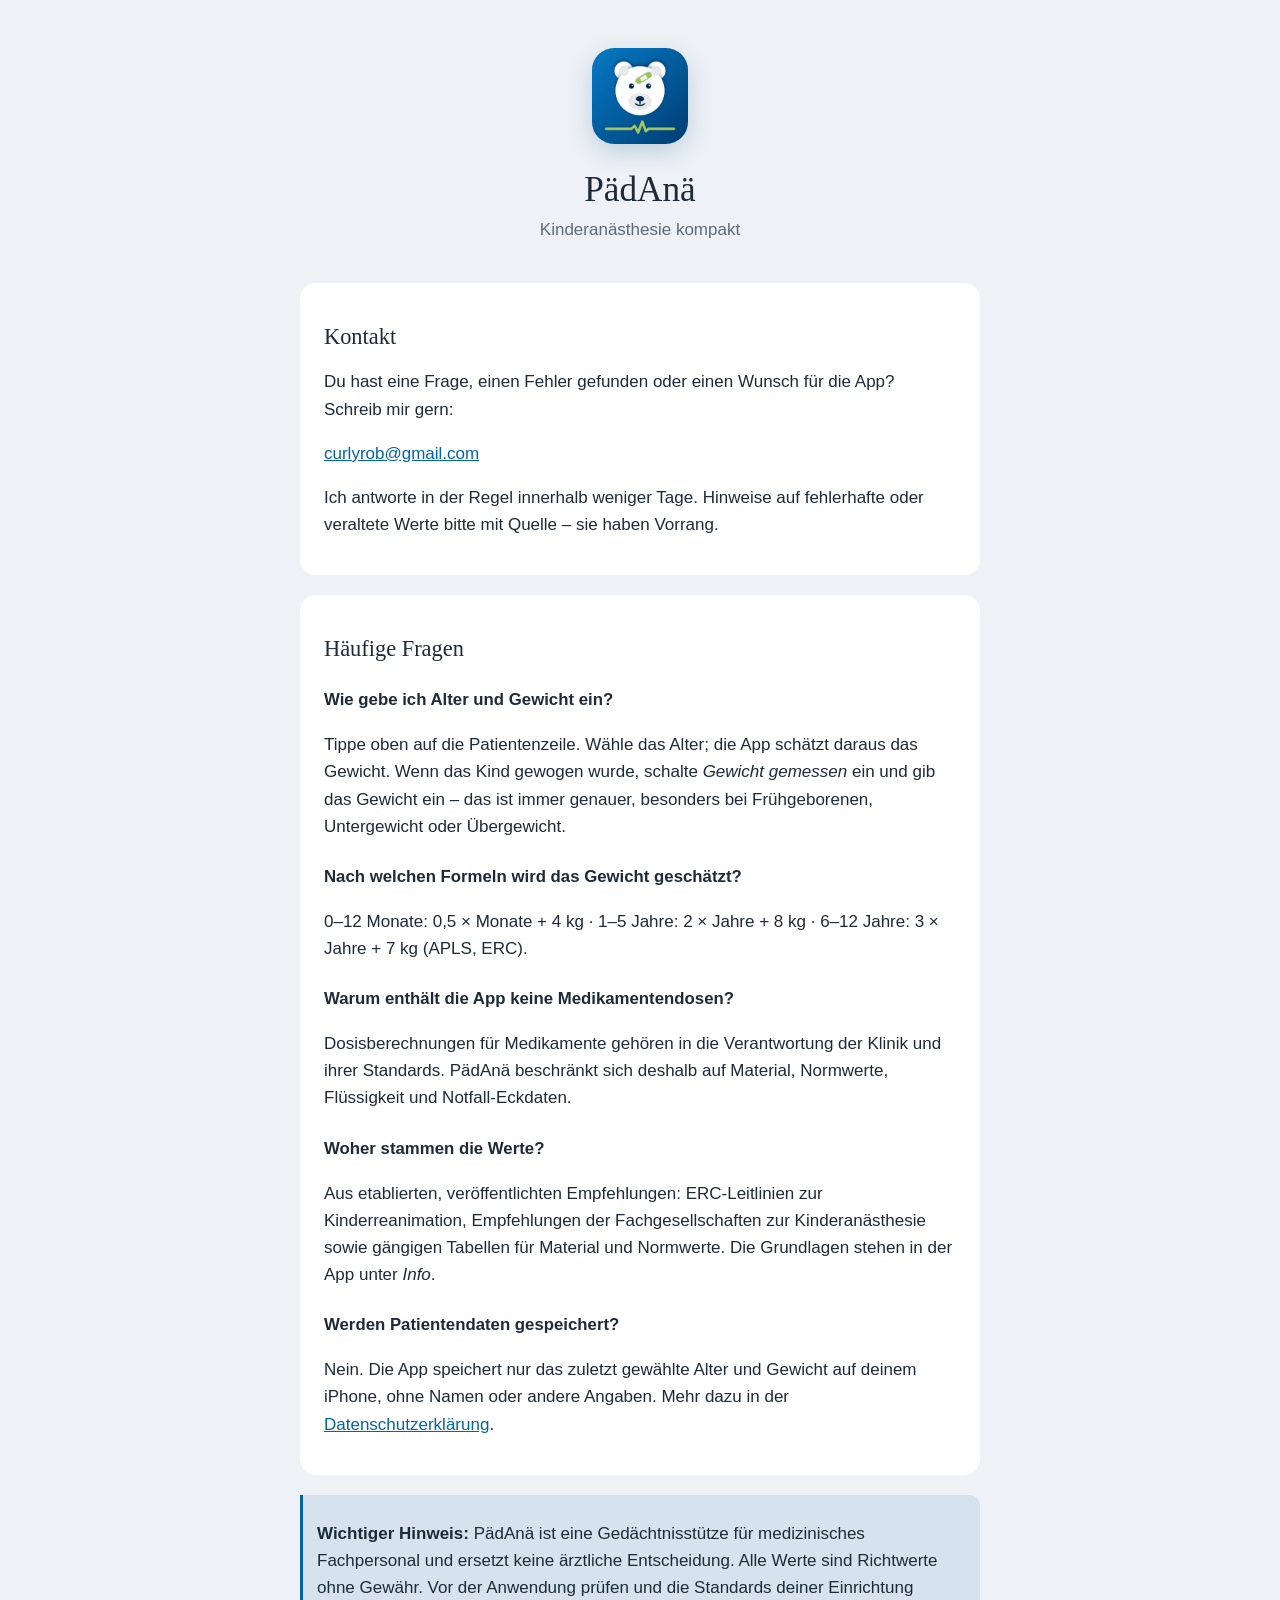
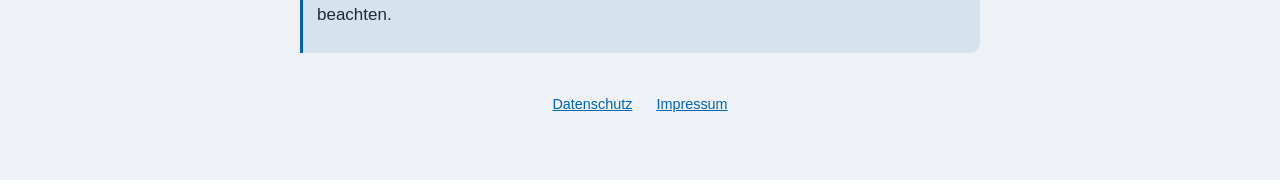
==== index.html @ fe0c5ada "Website für PädAnä: Hilfe, Datenschutz, Impressum Co-Authored-By: Claude Opus 5.5 <noreply@anthropic" ====
<!doctype html>
<html lang="de">
<head>
  <meta charset="utf-8">
  <meta name="viewport" content="width=device-width, initial-scale=1">
  <title>PädAnä – Hilfe &amp; Kontakt</title>
  <meta name="description" content="Hilfe und Kontakt zur App PädAnä – kompakte Referenz für die Kinderanästhesie.">
  <link rel="icon" href="icon.png">
  <link rel="stylesheet" href="style.css">
</head>
<body>
<main>
  <header>
    <img src="icon.png" alt="App-Icon von PädAnä">
    <h1>PädAnä</h1>
    <p class="lead">Kinderanästhesie kompakt</p>
  </header>

  <section>
    <h2>Kontakt</h2>
    <p>Du hast eine Frage, einen Fehler gefunden oder einen Wunsch für die App? Schreib mir gern:</p>
    <p><a href="mailto:curlyrob@gmail.com?subject=P%C3%A4dAn%C3%A4">curlyrob@gmail.com</a></p>
    <p>Ich antworte in der Regel innerhalb weniger Tage. Hinweise auf fehlerhafte oder veraltete Werte bitte mit Quelle – sie haben Vorrang.</p>
  </section>

  <section>
    <h2>Häufige Fragen</h2>

    <h3>Wie gebe ich Alter und Gewicht ein?</h3>
    <p>Tippe oben auf die Patientenzeile. Wähle das Alter; die App schätzt daraus das Gewicht. Wenn das Kind gewogen wurde, schalte <em>Gewicht gemessen</em> ein und gib das Gewicht ein – das ist immer genauer, besonders bei Frühgeborenen, Untergewicht oder Übergewicht.</p>

    <h3>Nach welchen Formeln wird das Gewicht geschätzt?</h3>
    <p>0–12 Monate: 0,5 × Monate + 4 kg · 1–5 Jahre: 2 × Jahre + 8 kg · 6–12 Jahre: 3 × Jahre + 7 kg (APLS, ERC).</p>

    <h3>Warum enthält die App keine Medikamentendosen?</h3>
    <p>Dosisberechnungen für Medikamente gehören in die Verantwortung der Klinik und ihrer Standards. PädAnä beschränkt sich deshalb auf Material, Normwerte, Flüssigkeit und Notfall-Eckdaten.</p>

    <h3>Woher stammen die Werte?</h3>
    <p>Aus etablierten, veröffentlichten Empfehlungen: ERC-Leitlinien zur Kinderreanimation, Empfehlungen der Fachgesellschaften zur Kinderanästhesie sowie gängigen Tabellen für Material und Normwerte. Die Grundlagen stehen in der App unter <em>Info</em>.</p>

    <h3>Werden Patientendaten gespeichert?</h3>
    <p>Nein. Die App speichert nur das zuletzt gewählte Alter und Gewicht auf deinem iPhone, ohne Namen oder andere Angaben. Mehr dazu in der <a href="datenschutz.html">Datenschutzerklärung</a>.</p>
  </section>

  <div class="note">
    <p><strong>Wichtiger Hinweis:</strong> PädAnä ist eine Gedächtnisstütze für medizinisches Fachpersonal und ersetzt keine ärztliche Entscheidung. Alle Werte sind Richtwerte ohne Gewähr. Vor der Anwendung prüfen und die Standards deiner Einrichtung beachten.</p>
  </div>

  <nav class="footer">
    <a href="datenschutz.html">Datenschutz</a>
    <a href="impressum.html">Impressum</a>
  </nav>
</main>
</body>
</html>
---- style.css ----
:root {
  --bg: #eef2f6;
  --card: #ffffff;
  --text: #1d2b38;
  --muted: #5a6b78;
  --accent: #0064ad;
  --line: #d5dde5;
}

@media (prefers-color-scheme: dark) {
  :root {
    --bg: #141c21;
    --card: #1d282f;
    --text: #e6ecee;
    --muted: #9aaeb8;
    --accent: #5ca4e8;
    --line: #2c3a42;
  }
}

* { box-sizing: border-box; }

body {
  margin: 0;
  background: var(--bg);
  color: var(--text);
  font: 17px/1.6 -apple-system, BlinkMacSystemFont, "Helvetica Neue", Arial, sans-serif;
  -webkit-text-size-adjust: 100%;
}

main {
  max-width: 720px;
  margin: 0 auto;
  padding: 48px 20px 64px;
}

header { text-align: center; margin-bottom: 40px; }
header img { width: 96px; height: 96px; border-radius: 22px; box-shadow: 0 8px 24px rgba(0, 63, 115, .2); }

h1, h2 { font-family: "New York", "Iowan Old Style", Georgia, serif; font-weight: 400; line-height: 1.25; }
h1 { font-size: clamp(1.7rem, 7vw, 2.2rem); margin: 16px 0 4px; overflow-wrap: break-word; hyphens: auto; }
h2 { font-size: 1.4rem; margin: 36px 0 8px; }
h3 { font-size: 1.05rem; margin: 24px 0 4px; }

.lead { color: var(--muted); margin: 0; }

section, .card {
  background: var(--card);
  border-radius: 16px;
  padding: 4px 24px 20px;
  margin-bottom: 20px;
}

a { color: var(--accent); }

.note {
  border-left: 3px solid var(--accent);
  padding: 8px 14px;
  background: color-mix(in srgb, var(--accent) 10%, transparent);
  border-radius: 0 10px 10px 0;
}

nav.footer {
  text-align: center;
  margin-top: 40px;
  color: var(--muted);
  font-size: .9rem;
}
nav.footer a { margin: 0 10px; }

.placeholder { background: #fff3c4; color: #5c4a00; padding: 0 4px; border-radius: 4px; }
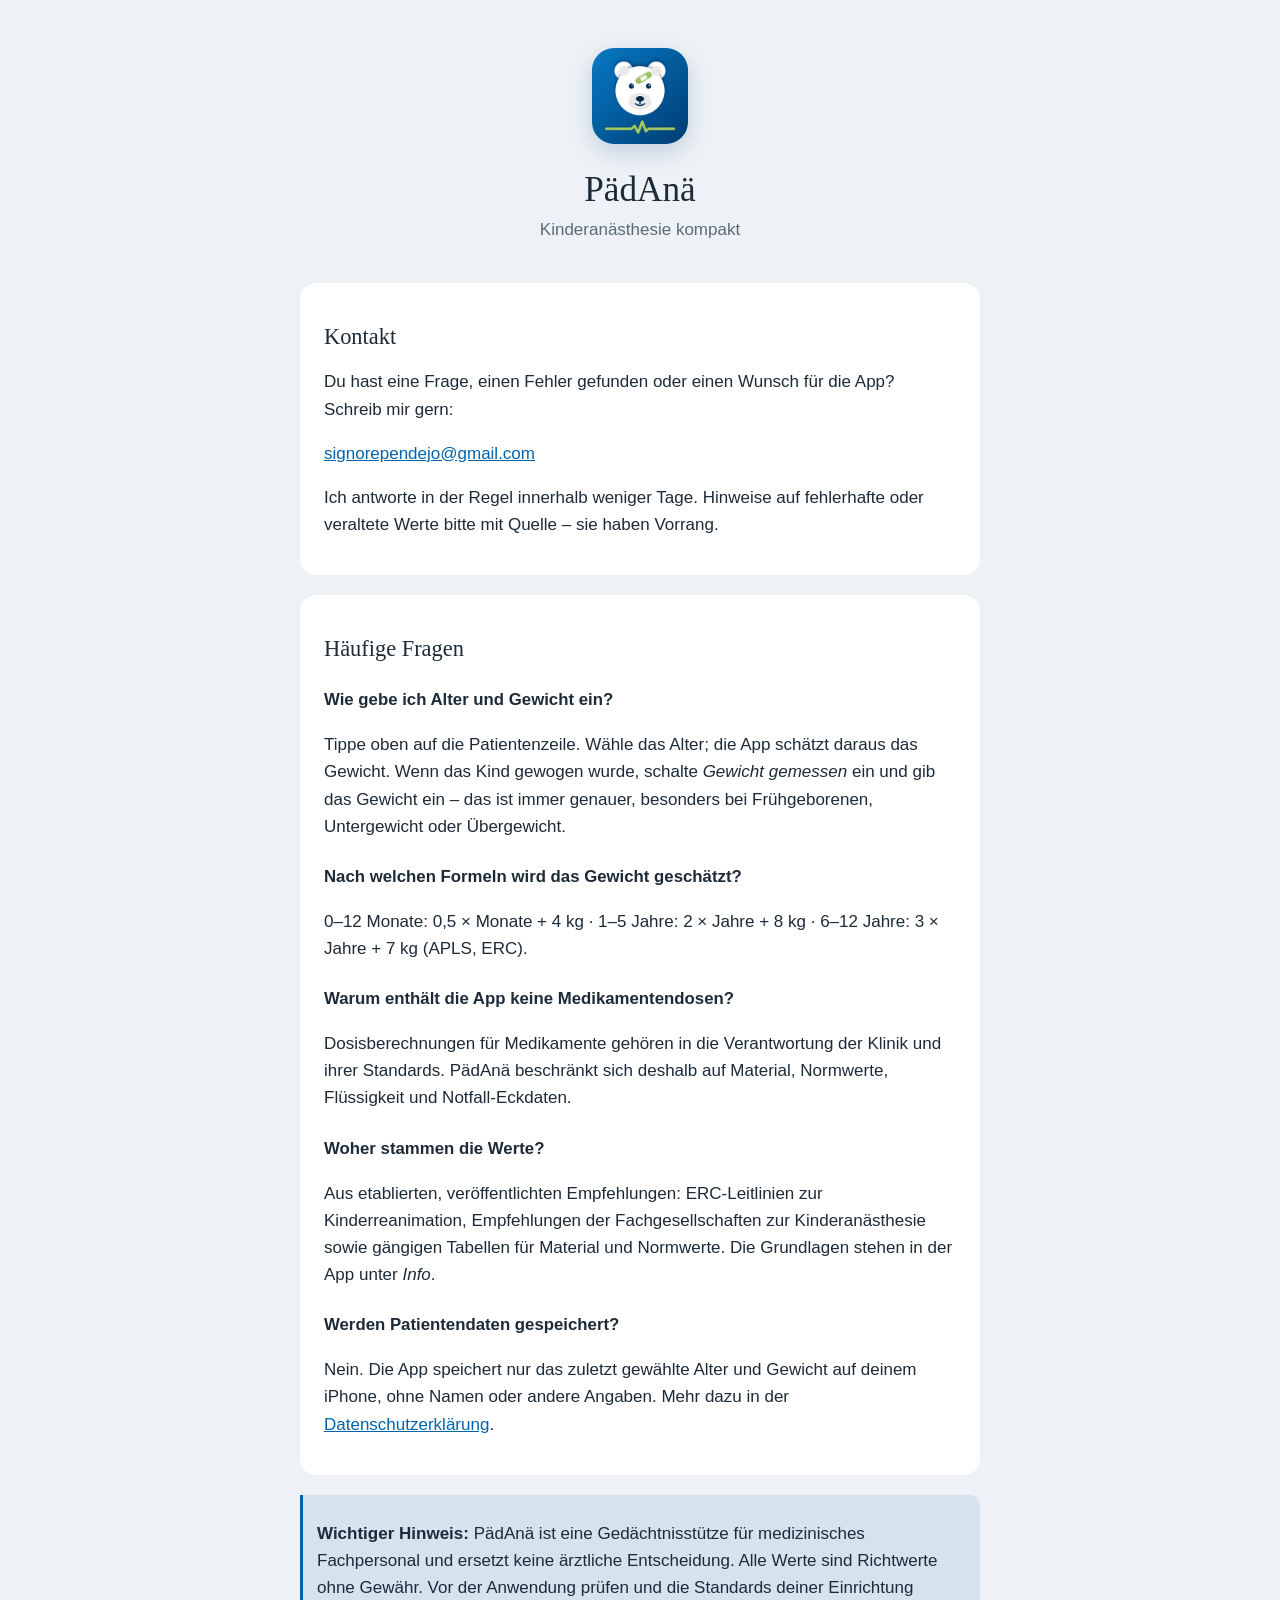
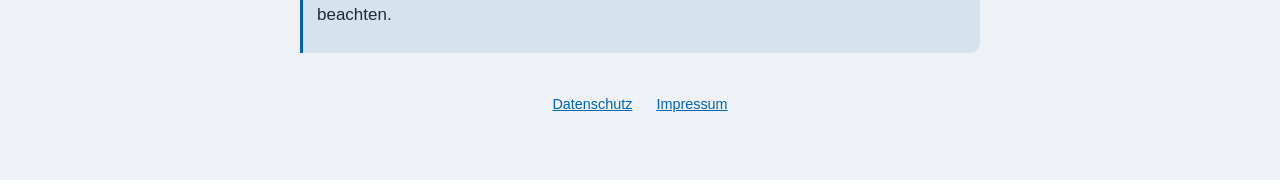
==== commit 292bb699: "Kontakt-E-Mail auf signorependejo@gmail.com geändert Co-Authored-By: Claude Opus 5.5 <noreply@anthro" ====
--- a/index.html
+++ b/index.html
@@ -19,7 +19,7 @@
   <section>
     <h2>Kontakt</h2>
     <p>Du hast eine Frage, einen Fehler gefunden oder einen Wunsch für die App? Schreib mir gern:</p>
-    <p><a href="mailto:curlyrob@gmail.com?subject=P%C3%A4dAn%C3%A4">curlyrob@gmail.com</a></p>
+    <p><a href="mailto:signorependejo@gmail.com?subject=P%C3%A4dAn%C3%A4">signorependejo@gmail.com</a></p>
     <p>Ich antworte in der Regel innerhalb weniger Tage. Hinweise auf fehlerhafte oder veraltete Werte bitte mit Quelle – sie haben Vorrang.</p>
   </section>
 
